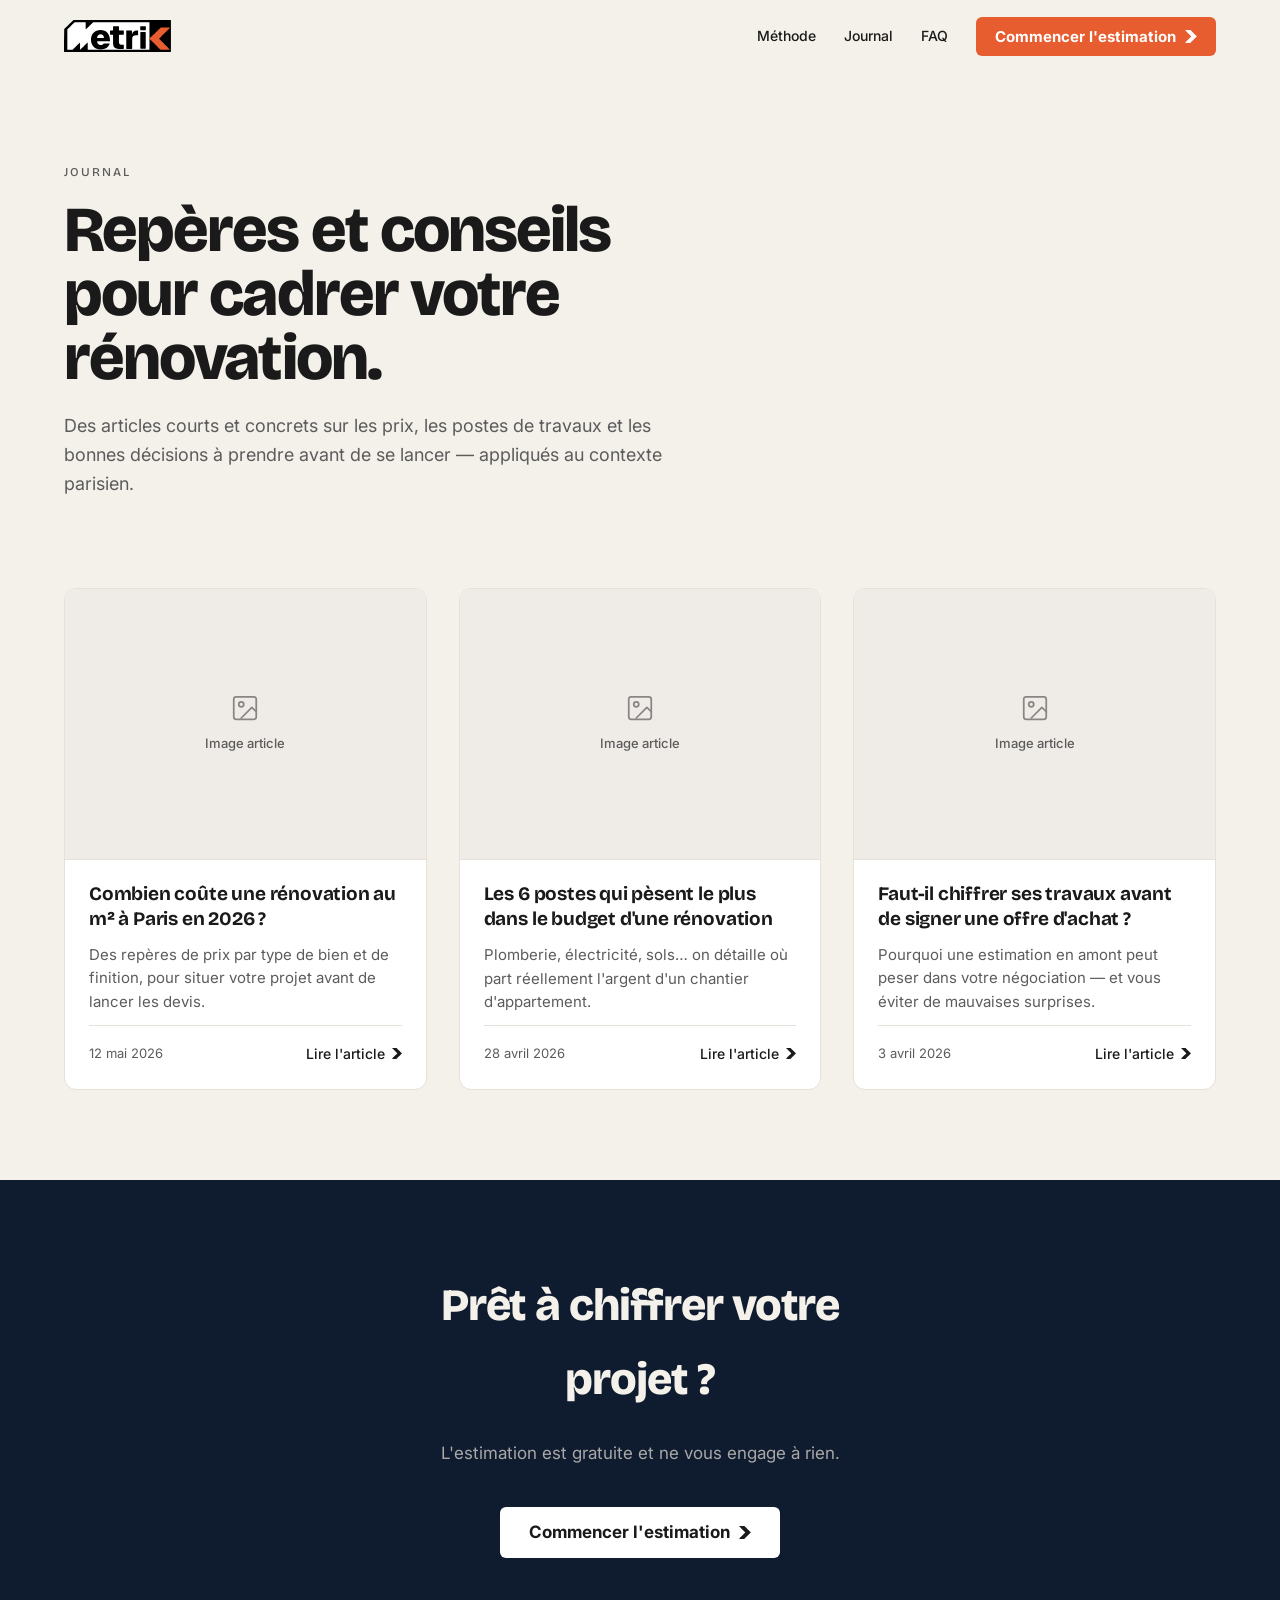
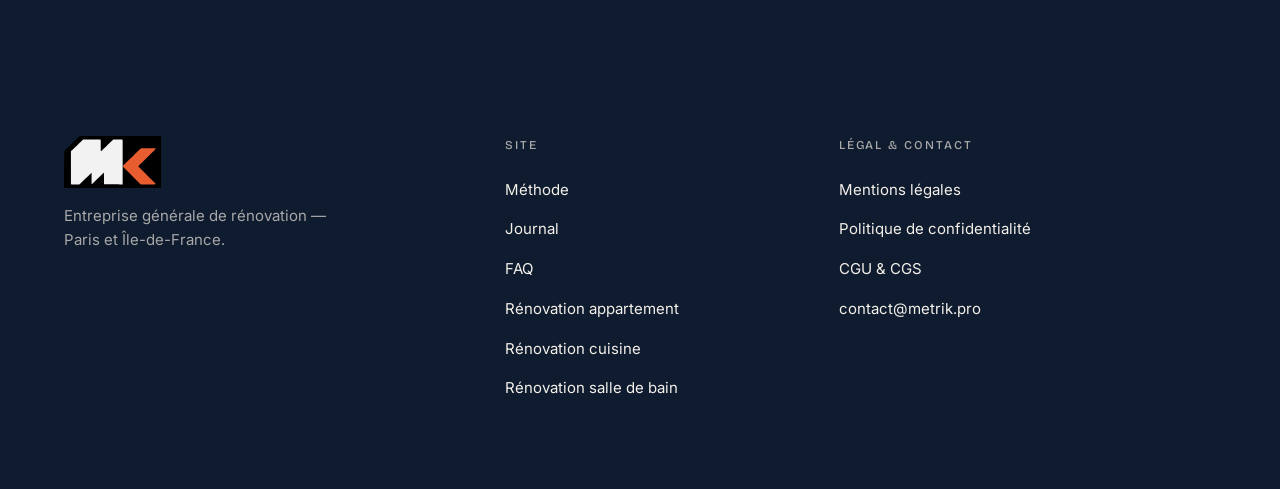
==== blog.html @ f607c0aa "Initial commit — site Metrik clean et déployable" ====
<!DOCTYPE html>
<html lang="fr">
<head>
<meta charset="UTF-8" />
<meta name="viewport" content="width=device-width, initial-scale=1.0" />
<title>Journal — Repères et conseils pour rénover à Paris — Metrik</title>
<meta name="description" content="Le journal Metrik : repères de prix, postes de travaux et conseils pour cadrer votre projet de rénovation à Paris et en Île-de-France." />
<meta name="robots" content="index, follow" />

<!-- Canonical -->
<link rel="canonical" href="https://metrik.pro/blog" />

<!-- Favicon -->
<link rel="icon" href="/favicon.ico" sizes="any" />
<link rel="icon" href="/favicon.svg" type="image/svg+xml" />
<link rel="apple-touch-icon" href="/apple-touch-icon.png" />

<!-- Fonts -->
<link rel="preconnect" href="https://fonts.googleapis.com" />
<link rel="preconnect" href="https://fonts.gstatic.com" crossorigin />

<!-- Open Graph -->
<meta property="og:type" content="website" />
<meta property="og:site_name" content="Metrik" />
<meta property="og:locale" content="fr_FR" />
<meta property="og:url" content="https://metrik.pro/blog" />
<meta property="og:title" content="Journal Metrik — Repères et conseils pour votre rénovation" />
<meta property="og:description" content="Le journal Metrik : repères de prix, postes de travaux et conseils pour cadrer votre projet de rénovation à Paris et en Île-de-France." />
<meta property="og:image" content="https://metrik.pro/og-image.jpg" />
<meta property="og:image:width" content="1200" />
<meta property="og:image:height" content="630" />
<meta property="og:image:alt" content="Journal Metrik — articles sur la rénovation à Paris" />

<!-- Twitter / X -->
<meta name="twitter:card" content="summary_large_image" />
<meta name="twitter:title" content="Journal Metrik — Repères et conseils pour votre rénovation" />
<meta name="twitter:description" content="Le journal Metrik : repères de prix, postes de travaux et conseils pour cadrer votre projet de rénovation à Paris et en Île-de-France." />
<meta name="twitter:image" content="https://metrik.pro/og-image.jpg" />

<link rel="stylesheet" href="styles.css" />
</head>
<body>

<header class="site-header">
  <div class="container header-inner">
    <a href="index.html" aria-label="Metrik — accueil">
      <img src="assets/Metrik-logo.svg" alt="Metrik" class="header-logo" />
    </a>
    <nav class="header-nav" aria-label="Navigation principale">
      <a href="index.html#methode">Méthode</a>
      <a href="blog.html">Journal</a>
      <a href="index.html#faq">FAQ</a>
      <a href="https://tally.so/r/mRExqp" target="_blank" rel="noopener" class="btn btn-primary btn-sm header-cta-desktop">
        Commencer l'estimation <span class="brand-chevron" aria-hidden="true"></span>
      </a>
    </nav>
    <a href="https://tally.so/r/mRExqp" target="_blank" rel="noopener" class="btn btn-primary btn-sm header-cta-mobile" aria-label="Commencer l'estimation">
      Estimer <span class="brand-chevron" aria-hidden="true"></span>
    </a>
    <button class="hamburger" aria-label="Ouvrir le menu">
      <svg viewBox="0 0 24 24" fill="none" stroke-linecap="round" stroke-linejoin="round" stroke-width="1.5"><line x1="3" y1="7" x2="21" y2="7"/><line x1="3" y1="12" x2="21" y2="12"/><line x1="3" y1="17" x2="21" y2="17"/></svg>
    </button>
  </div>
</header>

<div class="mobile-drawer" aria-hidden="true">
  <div class="container mobile-drawer-top" style="padding-inline:0;">
    <img src="assets/Metrik-logo.svg" alt="Metrik" class="header-logo" />
    <button class="drawer-close" aria-label="Fermer le menu">
      <svg viewBox="0 0 24 24" fill="none" stroke-linecap="round" stroke-linejoin="round" stroke-width="1.5"><line x1="6" y1="6" x2="18" y2="18"/><line x1="18" y1="6" x2="6" y2="18"/></svg>
    </button>
  </div>
  <nav class="mobile-drawer-links" aria-label="Menu mobile">
    <a href="index.html#methode">Méthode</a>
    <a href="blog.html">Journal</a>
    <a href="index.html#faq">FAQ</a>
  </nav>
  <div class="mobile-drawer-cta">
    <a href="https://tally.so/r/mRExqp" target="_blank" rel="noopener" class="btn btn-primary">
      Commencer l'estimation <span class="brand-chevron" aria-hidden="true"></span>
    </a>
  </div>
</div>

<main>
  <section class="section-tight bg-cream">
    <div class="container">
      <div class="page-head reveal">
        <p class="eyebrow">Journal</p>
        <h1 class="display-lg">Repères et conseils pour cadrer votre rénovation.</h1>
        <p class="page-head-sub">Des articles courts et concrets sur les prix, les postes de travaux et les bonnes décisions à prendre avant de se lancer — appliqués au contexte parisien.</p>
      </div>
    </div>
  </section>

  <section class="section-tight bg-cream" style="padding-top:0;">
    <div class="container">
      <div class="blog-grid">
        <article class="blog-card reveal">
          <a href="journal-cout-renovation-m2.html" class="blog-card-link">
            <div class="blog-media img-placeholder wide" data-slot="blog-1">
              <svg viewBox="0 0 24 24" fill="none" stroke-linecap="round" stroke-linejoin="round" aria-hidden="true"><rect x="3" y="3" width="18" height="18" rx="2"/><circle cx="9" cy="9" r="2"/><path d="m21 15-3.5-3.5L9 20"/></svg>
              <span class="ph-label">Image article</span>
            </div>
            <div class="blog-card-body">
              <h3 class="blog-title">Combien coûte une rénovation au m² à Paris en 2026 ?</h3>
              <p class="blog-excerpt">Des repères de prix par type de bien et de finition, pour situer votre projet avant de lancer les devis.</p>
              <div class="blog-meta">
                <span class="blog-date">12 mai 2026</span>
                <span class="blog-readmore">Lire l'article <span class="brand-chevron" aria-hidden="true"></span></span>
              </div>
            </div>
          </a>
        </article>
        <article class="blog-card reveal">
          <a href="journal-6-postes-budget.html" class="blog-card-link">
            <div class="blog-media img-placeholder wide" data-slot="blog-2">
              <svg viewBox="0 0 24 24" fill="none" stroke-linecap="round" stroke-linejoin="round" aria-hidden="true"><rect x="3" y="3" width="18" height="18" rx="2"/><circle cx="9" cy="9" r="2"/><path d="m21 15-3.5-3.5L9 20"/></svg>
              <span class="ph-label">Image article</span>
            </div>
            <div class="blog-card-body">
              <h3 class="blog-title">Les 6 postes qui pèsent le plus dans le budget d'une rénovation</h3>
              <p class="blog-excerpt">Plomberie, électricité, sols… on détaille où part réellement l'argent d'un chantier d'appartement.</p>
              <div class="blog-meta">
                <span class="blog-date">28 avril 2026</span>
                <span class="blog-readmore">Lire l'article <span class="brand-chevron" aria-hidden="true"></span></span>
              </div>
            </div>
          </a>
        </article>
        <article class="blog-card reveal">
          <a href="journal-chiffrer-avant-achat.html" class="blog-card-link">
            <div class="blog-media img-placeholder wide" data-slot="blog-3">
              <svg viewBox="0 0 24 24" fill="none" stroke-linecap="round" stroke-linejoin="round" aria-hidden="true"><rect x="3" y="3" width="18" height="18" rx="2"/><circle cx="9" cy="9" r="2"/><path d="m21 15-3.5-3.5L9 20"/></svg>
              <span class="ph-label">Image article</span>
            </div>
            <div class="blog-card-body">
              <h3 class="blog-title">Faut-il chiffrer ses travaux avant de signer une offre d'achat ?</h3>
              <p class="blog-excerpt">Pourquoi une estimation en amont peut peser dans votre négociation — et vous éviter de mauvaises surprises.</p>
              <div class="blog-meta">
                <span class="blog-date">3 avril 2026</span>
                <span class="blog-readmore">Lire l'article <span class="brand-chevron" aria-hidden="true"></span></span>
              </div>
            </div>
          </a>
        </article>
      </div>
    </div>
  </section>

  <section class="section-tight bg-navy">
    <div class="container cta-block reveal">
      <h2>Prêt à chiffrer votre projet ?</h2>
      <p>L'estimation est gratuite et ne vous engage à rien.</p>
      <a href="https://tally.so/r/mRExqp" target="_blank" rel="noopener" class="btn btn-on-dark">
        Commencer l'estimation <span class="brand-chevron" aria-hidden="true"></span>
      </a>
    </div>
  </section>
</main>

<footer class="site-footer">
  <div class="container footer-inner">
    <div class="footer-grid">
      <div class="footer-brand">
        <img src="assets/Mk-logo-v2.svg" alt="Metrik" class="footer-logo" />
        <p>Entreprise générale de rénovation — Paris et Île-de-France.</p>
      </div>
      <div class="footer-col">
        <h4>Site</h4>
        <ul>
          <li><a href="index.html#methode">Méthode</a></li>
          <li><a href="blog.html">Journal</a></li>
          <li><a href="index.html#faq">FAQ</a></li>
          <li><a href="renovation-appartement.html">Rénovation appartement</a></li>
          <li><a href="renovation-cuisine.html">Rénovation cuisine</a></li>
          <li><a href="renovation-salle-de-bain.html">Rénovation salle de bain</a></li>
        </ul>
      </div>
      <div class="footer-col">
        <h4>Légal &amp; contact</h4>
        <ul>
          <li><a href="mentions-legales.html">Mentions légales</a></li>
          <li><a href="politique-de-confidentialite.html">Politique de confidentialité</a></li>
          <li><a href="conditions-generales-dutilisation-et-de-service.html">CGU &amp; CGS</a></li>
          <li><a href="mailto:contact@metrik.pro">contact@metrik.pro</a></li>
        </ul>
      </div>
    </div>
  </div>
</footer>

<a href="https://tally.so/r/mRExqp" target="_blank" rel="noopener" class="mobile-call" aria-label="Commencer l'estimation">
  <svg viewBox="0 0 24 24" fill="none" stroke-linecap="round" stroke-linejoin="round" stroke-width="1.5" aria-hidden="true"><path d="M12 5v14"/><path d="M5 12l7 7 7-7"/></svg>
  Commencer l'estimation
</a>

<script src="site.js"></script>
</body>
</html>
---- styles.css ----
@import url('https://fonts.googleapis.com/css2?family=Bricolage+Grotesque:opsz,wdth,wght@12..96,75..100,200..800&family=Inter:wght@400;500;600;700&display=swap');

/* ============================================================
   Metrik — Site (Phase 2)
   Habillage : Metrik Design System v1.0 — body en Inter (préf. Flav)
   ============================================================ */

:root {
  /* Fonds */
  --bg-cream:        #F4F0EA;
  --bg-cream-soft:   #EFECE7;
  --bg-dark:         #1A1A1A;
  --bg-navy:         #0F1B2E;
  --bg-white:        #FFFFFF;

  /* Texte */
  --text-primary:    #1A1A1A;
  --text-secondary:  #5C5C5C;
  --text-on-dark:    #F4F0EA;
  --text-muted-dark: #A8A8A8;

  /* Accent */
  --accent:          #E85D2F;
  --accent-hover:    #D04E22;
  --accent-soft:     #FBE8DE;

  /* Utilitaires */
  --border-subtle:   #E5E0D8;
  --border-on-dark:  #2A2A2A;
  --success:         #2D7A4F;
  --error:           #C04545;

  /* Typo */
  --font-display: 'Bricolage Grotesque', ui-serif, Georgia, serif;
  --ff-body:      'Inter', ui-sans-serif, system-ui, sans-serif;

  --font-display-xl: clamp(3.25rem, 7vw, 6rem);
  --font-display-lg: clamp(2.5rem, 5vw, 4rem);
  --font-display-md: clamp(2rem, 3.5vw, 3rem);
  --font-h1: 2.25rem;
  --font-h2: 1.75rem;
  --font-h3: 1.25rem;
  --font-body-lg: 1.125rem;
  --font-body:    1rem;
  --font-body-sm: 0.875rem;
  --font-eyebrow: 0.75rem;

  /* Espacement */
  --space-xs:  0.5rem;
  --space-sm:  1rem;
  --space-md:  2rem;
  --space-lg:  4rem;
  --space-xl:  6rem;
  --space-2xl: 10rem;

  /* Layout */
  --container-max: 1280px;
  --container-px:  clamp(1.5rem, 5vw, 4rem);
  --grid-gap-desktop: 2rem;
  --grid-gap-mobile:  1rem;

  /* Radii */
  --radius-sm:    4px;
  --radius-md:    6px;
  --radius-lg:   12px;
  --radius-full: 999px;

  /* Motion */
  --ease-out:        cubic-bezier(0.22, 1, 0.36, 1);
  --duration-fast:   200ms;
  --duration-mid:    300ms;
  --duration-slow:   600ms;
  --duration-image:  800ms;
}

*, *::before, *::after { box-sizing: border-box; }

html { background: var(--bg-cream); scroll-behavior: smooth; }

body {
  margin: 0;
  font-family: var(--ff-body);
  font-weight: 400;
  font-size: var(--font-body);
  line-height: 1.65;
  color: var(--text-primary);
  background: var(--bg-cream);
  -webkit-font-smoothing: antialiased;
  text-rendering: optimizeLegibility;
}

h1, h2, h3, h4, h5, h6 {
  font-family: var(--font-display);
  letter-spacing: -0.02em;
  color: var(--text-primary);
  margin: 0;
}

p { margin: 0; max-width: 64ch; }
a { color: inherit; }
img, svg { display: block; max-width: 100%; }

/* ---------- Utilitaires display ---------- */
.display-xl { font-family: var(--font-display); font-weight: 800; font-size: var(--font-display-xl); line-height: 0.97; letter-spacing: -0.035em; }
.display-lg { font-family: var(--font-display); font-weight: 800; font-size: var(--font-display-lg); line-height: 1.0; letter-spacing: -0.03em; }
.display-md { font-family: var(--font-display); font-weight: 700; font-size: var(--font-display-md); line-height: 1.05; letter-spacing: -0.025em; }

.body-lg { font-size: var(--font-body-lg); line-height: 1.6; }
.body-sm { font-size: var(--font-body-sm); line-height: 1.55; }

.eyebrow {
  font-family: var(--font-display);
  font-weight: 500;
  font-size: var(--font-eyebrow);
  letter-spacing: 0.16em;
  text-transform: uppercase;
  color: var(--text-secondary);
  margin: 0;
}
.eyebrow-accent { color: var(--accent); }

.text-muted { color: var(--text-secondary); }
.text-on-dark { color: var(--text-on-dark); }
.text-muted-on-dark { color: var(--text-muted-dark); }

/* ---------- Layout ---------- */
.container {
  max-width: var(--container-max);
  margin-inline: auto;
  padding-inline: var(--container-px);
}

.section { padding-block: clamp(5rem, 11vw, 10rem); }
.section-tight { padding-block: clamp(3.5rem, 7vw, 6rem); }

.bg-cream      { background: var(--bg-cream); }
.bg-cream-soft { background: var(--bg-cream-soft); }
.bg-dark       { background: var(--bg-dark);  color: var(--text-on-dark); }
.bg-navy       { background: var(--bg-navy);  color: var(--text-on-dark); }

.bg-dark h1, .bg-dark h2, .bg-dark h3,
.bg-navy h1, .bg-navy h2, .bg-navy h3 { color: var(--text-on-dark); }
.bg-dark .eyebrow, .bg-navy .eyebrow { color: var(--text-muted-dark); }

/* ---------- Brand chevron ---------- */
.brand-chevron {
  display: inline-block;
  width: 12px;
  aspect-ratio: 95 / 106;
  background-color: currentColor;
  -webkit-mask: url('assets/Chevron_metrik.svg') no-repeat center / contain;
          mask: url('assets/Chevron_metrik.svg') no-repeat center / contain;
  flex-shrink: 0;
}

@keyframes chevron-loop {
  0%   { transform: translateX(0);     opacity: 1; }
  38%  { transform: translateX(18px);  opacity: 0; }
  39%  { transform: translateX(-18px); opacity: 0; }
  100% { transform: translateX(0);     opacity: 1; }
}

/* ---------- Boutons ---------- */
.btn {
  font-family: var(--ff-body);
  font-weight: 700;
  font-size: 1.0625rem;
  border-radius: var(--radius-md);
  border: 1px solid transparent;
  display: inline-flex;
  align-items: center;
  gap: 9px;
  cursor: pointer;
  text-decoration: none;
  transition: background var(--duration-fast) var(--ease-out),
              transform var(--duration-fast) var(--ease-out),
              box-shadow var(--duration-fast) var(--ease-out),
              border-color var(--duration-fast) var(--ease-out);
  line-height: 1;
}

.btn-primary {
  background: var(--accent);
  color: #fff;
  padding: 16px 28px;
}
.btn-primary:hover {
  background: var(--accent-hover);
  transform: translateY(-2px);
  box-shadow: 0 8px 24px -10px rgba(232,93,47,0.45);
}
.btn-primary:active { transform: translateY(0); }
.btn-primary:hover .brand-chevron { animation: chevron-loop 600ms cubic-bezier(0.65,0,0.35,1); }

.btn-on-dark {
  background: var(--bg-white);
  color: var(--text-primary);
  padding: 16px 28px;
}
.btn-on-dark:hover {
  transform: translateY(-2px);
  box-shadow: 0 10px 30px -12px rgba(0,0,0,0.5);
}
.btn-on-dark:hover .brand-chevron { animation: chevron-loop 600ms cubic-bezier(0.65,0,0.35,1); }

.btn-secondary {
  background: transparent;
  color: var(--text-primary);
  border-color: rgba(26,26,26,0.28);
  padding: 15px 26px;
}
.btn-secondary:hover { border-color: rgba(26,26,26,0.55); }
.btn-secondary:hover .brand-chevron { animation: chevron-loop 600ms cubic-bezier(0.65,0,0.35,1); }

.btn-sm { padding: 11px 18px; font-size: 0.9375rem; }

/* Lien tertiaire */
.link-arrow {
  font-family: var(--ff-body);
  font-weight: 500;
  font-size: 0.9375rem;
  color: var(--text-primary);
  text-decoration: none;
  display: inline-flex;
  align-items: center;
  gap: 8px;
  border-bottom: 1px solid currentColor;
  padding-bottom: 2px;
  width: fit-content;
}
.link-arrow .brand-chevron { width: 10px; transition: transform var(--duration-fast) var(--ease-out); }
.link-arrow:hover .brand-chevron { animation: chevron-loop 600ms cubic-bezier(0.65,0,0.35,1); }

/* ============================================================
   HEADER
   ============================================================ */
.site-header {
  position: sticky;
  top: 0;
  z-index: 50;
  background: rgba(244,240,234,0.42);
  border-bottom: 1px solid transparent;
  transition: background var(--duration-mid) var(--ease-out),
              border-color var(--duration-mid) var(--ease-out),
              backdrop-filter var(--duration-mid) var(--ease-out);
}
.site-header.scrolled {
  background: rgba(244,240,234,0.62);
  backdrop-filter: blur(12px);
  -webkit-backdrop-filter: blur(12px);
  border-bottom-color: var(--border-subtle);
}
.header-inner {
  display: flex;
  align-items: center;
  justify-content: space-between;
  gap: 24px;
  height: 72px;
}
.header-logo { height: 32px; width: auto; }
.header-nav {
  display: flex;
  align-items: center;
  gap: 28px;
  margin-left: auto;
}
.header-nav a:not(.btn) {
  font-size: 0.875rem;
  font-weight: 500;
  color: var(--text-primary);
  text-decoration: none;
  transition: color var(--duration-fast) var(--ease-out);
}
.header-nav a:not(.btn):hover { color: var(--accent); }

.header-cta-mobile { display: none; }
@media (max-width: 760px) {
  .header-cta-mobile { display: inline-flex; }
}

.hamburger {
  display: none;
  background: none;
  border: 0;
  cursor: pointer;
  padding: 8px;
  margin: -8px;
  color: var(--text-primary);
}
.hamburger svg { width: 24px; height: 24px; stroke: currentColor; }

/* Mobile drawer */
.mobile-drawer {
  position: fixed;
  inset: 0;
  z-index: 60;
  background: var(--bg-cream);
  display: flex;
  flex-direction: column;
  padding: 24px var(--container-px) 40px;
  transform: translateX(100%);
  transition: transform var(--duration-mid) var(--ease-out);
  visibility: hidden;
}
.mobile-drawer.open { transform: translateX(0); visibility: visible; }
.mobile-drawer-top { display: flex; align-items: center; justify-content: space-between; height: 72px; }
.mobile-drawer-links { display: flex; flex-direction: column; gap: 4px; margin-top: 32px; }
.mobile-drawer-links a {
  font-family: var(--font-display);
  font-weight: 700;
  font-size: 1.75rem;
  letter-spacing: -0.02em;
  color: var(--text-primary);
  text-decoration: none;
  padding: 14px 0;
  border-bottom: 1px solid var(--border-subtle);
}
.mobile-drawer-cta { margin-top: 32px; }
.mobile-drawer-cta .btn { width: 100%; justify-content: center; }
.drawer-close { background: none; border: 0; cursor: pointer; color: var(--text-primary); padding: 8px; margin: -8px; }
.drawer-close svg { width: 24px; height: 24px; stroke: currentColor; }

/* Floating mobile call button */
.mobile-call {
  display: none;
  position: fixed;
  left: 16px;
  right: 16px;
  bottom: 16px;
  z-index: 45;
  background: var(--bg-dark);
  color: var(--text-on-dark);
  border-radius: var(--radius-md);
  padding: 15px;
  align-items: center;
  justify-content: center;
  gap: 10px;
  font-weight: 500;
  text-decoration: none;
  box-shadow: 0 8px 30px -8px rgba(0,0,0,0.4);
}
.mobile-call svg { width: 18px; height: 18px; stroke: currentColor; }

/* ============================================================
   HERO
   ============================================================ */
.hero {
  text-align: center;
  padding-block: clamp(5rem, 13vw, 11rem);
}
.hero .eyebrow { margin-bottom: 28px; max-width: none; }
.hero h1 { margin: 0 auto; max-width: 16ch; }

/* Hero title — apparition mot par mot en cascade */
@keyframes word-rise {
  from { opacity: 0; transform: translateY(0.34em); filter: blur(7px); }
  to   { opacity: 1; transform: none;             filter: blur(0); }
}
.hero-title .word {
  display: inline-block;
  opacity: 0;
  will-change: transform, opacity, filter;
  animation: word-rise 1.05s cubic-bezier(0.16, 1, 0.3, 1) forwards;
}
.hero-title .word:nth-child(1) { animation-delay: 0.12s; }
.hero-title .word:nth-child(2) { animation-delay: 0.23s; }
.hero-title .word:nth-child(3) { animation-delay: 0.34s; }
.hero-title .word:nth-child(4) { animation-delay: 0.45s; }
.hero-title .word:nth-child(5) { animation-delay: 0.56s; }
@media (prefers-reduced-motion: reduce) {
  .hero-title .word { opacity: 1; filter: none; animation: none; }
}
.hero-sub {
  margin: 28px auto 0;
  max-width: 46ch;
  color: var(--text-secondary);
  font-size: clamp(1.0625rem, 1.6vw, 1.3125rem);
  line-height: 1.55;
  text-wrap: balance;
}
.hero-cta { margin-top: 40px; display: flex; justify-content: center; }
.hero-note {
  margin-top: 20px;
  max-width: none;
  font-size: var(--font-body-sm);
  color: var(--text-secondary);
  letter-spacing: 0.01em;
}

/* ============================================================
   ESTIMATION PREVIEW
   ============================================================ */
.two-col {
  display: grid;
  grid-template-columns: 1fr 1.05fr;
  gap: clamp(2.5rem, 6vw, 6rem);
  align-items: center;
}
.preview-text .eyebrow { margin-bottom: 22px; }
.preview-text h2 { max-width: 14ch; margin-bottom: 36px; }
.feature-list { list-style: none; margin: 0; padding: 0; display: flex; flex-direction: column; gap: 22px; }
.feature-item { display: flex; gap: 16px; align-items: flex-start; }
.feature-item .ic {
  flex-shrink: 0;
  width: 22px; height: 22px;
  stroke: var(--accent);
  stroke-width: 1.5;
  margin-top: 2px;
}
.feature-item p { font-size: 1.0625rem; line-height: 1.5; max-width: 40ch; }

/* Email mockup */
.email-card {
  background: var(--bg-white);
  border-radius: var(--radius-lg);
  border: 1px solid rgba(255,255,255,0.08);
  box-shadow: 0 60px 120px -35px rgba(0,0,0,0.75), 0 24px 50px -24px rgba(0,0,0,0.6), 0 3px 8px rgba(0,0,0,0.35);
  overflow: hidden;
  color: var(--text-primary);
  max-width: 540px;
  width: 100%;
  margin-inline: auto;
}

/* Entrée au scroll plus ample pour la carte d'estimation */
.email-card-wrap { transition: opacity 1s var(--ease-out), transform 1s var(--ease-out) !important; }
.js .reveal.email-card-wrap { transform: translateY(56px) scale(0.955); }
.reveal.email-card-wrap.in { transform: none; }
.email-toolbar {
  display: flex;
  align-items: center;
  gap: 7px;
  padding: 13px 18px;
  background: #F7F5F1;
  border-bottom: 1px solid var(--border-subtle);
}
.email-toolbar .dot { width: 10px; height: 10px; border-radius: 50%; }
.email-toolbar .dot.r { background: #E06C5E; }
.email-toolbar .dot.y { background: #E3B341; }
.email-toolbar .dot.g { background: #61A55A; }
.email-toolbar .tb-label { margin-left: 10px; font-size: 0.75rem; color: var(--text-secondary); font-weight: 500; }
.email-head { padding: 20px 24px; border-bottom: 1px solid var(--border-subtle); }
.email-sender { display: flex; align-items: center; gap: 12px; }
.email-avatar {
  width: 38px; height: 38px; border-radius: var(--radius-md);
  background: var(--bg-dark);
  flex-shrink: 0;
  display: flex; align-items: center; justify-content: center;
  overflow: hidden;
}
.email-avatar img { width: 26px; height: auto; }
.email-sender-meta { display: flex; flex-direction: column; gap: 1px; min-width: 0; }
.email-from { font-weight: 600; font-size: 0.9375rem; }
.email-addr { font-size: 0.75rem; color: var(--text-secondary); }
.email-date { margin-left: auto; font-size: 0.75rem; color: var(--text-secondary); white-space: nowrap; }
.email-subject {
  margin-top: 16px;
  font-family: var(--font-display);
  font-weight: 700;
  font-size: 1.0625rem;
  letter-spacing: -0.01em;
  color: var(--text-primary);
}
.email-body { padding: 24px; }
.estimate-range-label { font-size: 0.75rem; text-transform: uppercase; letter-spacing: 0.14em; color: var(--text-secondary); font-family: var(--font-display); font-weight: 500; }
.estimate-range {
  font-family: var(--font-display);
  font-weight: 800;
  font-size: clamp(1.75rem, 3.4vw, 2.25rem);
  letter-spacing: -0.03em;
  margin-top: 6px;
  color: var(--text-primary);
}
.estimate-range .cur { color: var(--accent); }
.estimate-table { margin-top: 22px; border-top: 1px solid var(--border-subtle); }
.estimate-row {
  display: flex;
  align-items: baseline;
  justify-content: space-between;
  gap: 16px;
  padding: 11px 0;
  border-bottom: 1px solid var(--border-subtle);
}
.estimate-row .poste { font-size: 0.9375rem; color: var(--text-primary); }
.estimate-row .montant { font-size: 0.875rem; color: var(--text-secondary); font-variant-numeric: tabular-nums; white-space: nowrap; }
.estimate-foot {
  margin-top: 18px;
  background: var(--bg-cream);
  border: 1px solid var(--border-subtle);
  border-radius: var(--radius-md);
  padding: 14px 16px;
  display: flex;
  gap: 12px;
  align-items: flex-start;
}
.estimate-foot .ic { width: 18px; height: 18px; stroke: var(--accent); stroke-width: 1.6; flex-shrink: 0; margin-top: 2px; }
.estimate-foot p { font-size: 0.8125rem; line-height: 1.5; color: var(--text-secondary); }
.estimate-foot strong { color: var(--text-primary); font-weight: 600; }

/* ============================================================
   ET ENSUITE — steps
   ============================================================ */
.steps-head { text-align: center; max-width: 40rem; margin: 0 auto 64px; }
.steps-head .eyebrow { margin-bottom: 18px; }
.steps-grid {
  display: grid;
  grid-template-columns: repeat(3, 1fr);
  gap: clamp(2rem, 4vw, 3.5rem);
}
.step-num {
  font-family: var(--font-display);
  font-weight: 800;
  font-size: 3.5rem;
  line-height: 1;
  letter-spacing: -0.04em;
  color: var(--accent);
}
.step-card { border-top: 1px solid var(--border-subtle); padding-top: 24px; }
.step-card h3 { margin: 18px 0 12px; font-size: 1.375rem; }
.step-card p { color: var(--text-secondary); font-size: 1rem; line-height: 1.6; max-width: 34ch; }
.steps-note {
  text-align: center;
  margin: 56px auto 0;
  font-size: var(--font-body-sm);
  color: var(--text-secondary);
}

/* ============================================================
   CTA SECTION
   ============================================================ */
.cta-block { text-align: center; }
.cta-block h2 { font-size: var(--font-display-md); font-family: var(--font-display); font-weight: 800; letter-spacing: -0.025em; max-width: 18ch; margin: 0 auto; }
.cta-block p { margin: 22px auto 0; color: var(--text-muted-dark); max-width: 42ch; font-size: 1.0625rem; }
.cta-block .btn { margin-top: 40px; }

/* ============================================================
   FAQ
   ============================================================ */
.faq-layout { display: grid; grid-template-columns: 0.8fr 1.2fr; gap: clamp(2.5rem, 6vw, 6rem); align-items: start; }
.faq-intro .eyebrow { margin-bottom: 18px; }
.faq-intro h2 { max-width: 12ch; }
.faq-intro p { margin-top: 20px; color: var(--text-secondary); max-width: 34ch; }
.faq-list { border-top: 1px solid var(--border-subtle); }
.faq-item { border-bottom: 1px solid var(--border-subtle); }
.faq-q {
  width: 100%;
  background: none;
  border: 0;
  cursor: pointer;
  text-align: left;
  display: flex;
  align-items: center;
  justify-content: space-between;
  gap: 20px;
  padding: 24px 0;
  font-family: var(--font-display);
  font-weight: 700;
  font-size: 1.125rem;
  letter-spacing: -0.01em;
  color: var(--text-primary);
}
.faq-icon {
  width: 28px; height: 28px;
  border-radius: var(--radius-full);
  border: 1px solid var(--border-subtle);
  display: inline-flex;
  align-items: center;
  justify-content: center;
  flex-shrink: 0;
  transition: background var(--duration-fast) var(--ease-out), border-color var(--duration-fast) var(--ease-out);
  position: relative;
}
.faq-icon::before, .faq-icon::after {
  content: '';
  position: absolute;
  background: var(--text-primary);
  transition: opacity var(--duration-fast) var(--ease-out), background var(--duration-fast) var(--ease-out);
}
.faq-icon::before { width: 11px; height: 2px; border-radius: 2px; }
.faq-icon::after  { width: 2px; height: 11px; border-radius: 2px; }
.faq-item.open .faq-icon { background: var(--accent); border-color: var(--accent); }
.faq-item.open .faq-icon::before { background: #fff; }
.faq-item.open .faq-icon::after { opacity: 0; }
.faq-a { overflow: hidden; max-height: 0; transition: max-height var(--duration-mid) var(--ease-out); }
.faq-a-inner { padding: 0 0 26px; max-width: 60ch; color: var(--text-secondary); font-size: 1rem; line-height: 1.6; }

/* ============================================================
   JOURNAL — page index & articles
   ============================================================ */
.page-head { max-width: 40rem; }
.page-head .eyebrow { margin-bottom: 16px; }
.page-head-sub { margin-top: 22px; color: var(--text-secondary); font-size: var(--font-body-lg); line-height: 1.6; max-width: 56ch; }

.article-head { max-width: 760px; }
.article-back {
  display: inline-flex;
  align-items: center;
  gap: 7px;
  font-size: 0.875rem;
  font-weight: 500;
  color: var(--text-secondary);
  text-decoration: none;
  margin-bottom: 28px;
  transition: color var(--duration-fast) var(--ease-out);
}
.article-back:hover { color: var(--accent); }
.article-back svg { width: 17px; height: 17px; stroke: currentColor; transition: transform var(--duration-fast) var(--ease-out); }
.article-back:hover svg { transform: translateX(-3px); }
.article-head .eyebrow { margin-bottom: 18px; color: var(--accent); }
.article-head h1 { max-width: 20ch; }
.article-meta { margin-top: 20px; font-size: var(--font-body-sm); color: var(--text-secondary); }

.article-lead-media { aspect-ratio: 16 / 8; margin-top: 8px; }

.article-body { max-width: 720px; }
.article-lead-text { font-size: var(--font-body-lg); line-height: 1.65; color: var(--text-primary); margin-bottom: 8px; }
.article-body h2 { font-size: 1.5rem; margin: 40px 0 14px; letter-spacing: -0.015em; }
.article-body p { color: var(--text-secondary); font-size: 1.0625rem; line-height: 1.7; max-width: 66ch; }
.article-body p + p { margin-top: 16px; }
.article-body strong { color: var(--text-primary); font-weight: 600; }
.article-body ul { padding-left: 0; margin: 16px 0; display: flex; flex-direction: column; gap: 12px; list-style: none; }
.article-body li { color: var(--text-secondary); font-size: 1.0625rem; line-height: 1.6; max-width: 66ch; padding-left: 26px; position: relative; }
.article-body li::before {
  content: '';
  position: absolute;
  left: 0; top: 0.62em;
  width: 11px; aspect-ratio: 95 / 106;
  background-color: var(--accent);
  -webkit-mask: url('assets/Chevron_metrik.svg') no-repeat center / contain;
          mask: url('assets/Chevron_metrik.svg') no-repeat center / contain;
}
.article-body li strong { color: var(--text-primary); }

/* ============================================================
   JOURNAL / BLOG (section homepage + cards)
   ============================================================ */
.blog-head { display: flex; align-items: flex-end; justify-content: space-between; gap: 24px; margin-bottom: clamp(2.5rem, 5vw, 3.5rem); }
.blog-head .eyebrow { margin-bottom: 14px; }
.blog-head h2 { max-width: 16ch; }
.blog-head-link { white-space: nowrap; }
.blog-grid { display: grid; grid-template-columns: repeat(3, 1fr); gap: var(--grid-gap-desktop); }
.blog-card {
  background: var(--bg-white);
  border: 1px solid var(--border-subtle);
  border-radius: var(--radius-lg);
  overflow: hidden;
  transition: transform var(--duration-mid) var(--ease-out);
}
.blog-card:hover { transform: translateY(-2px) scale(1.02); }
.blog-card-link { text-decoration: none; color: inherit; display: flex; flex-direction: column; height: 100%; }
.blog-media.img-placeholder {
  margin-bottom: 0;
  border: 0;
  border-bottom: 1px solid var(--border-subtle);
  border-radius: 0;
  background: var(--bg-cream-soft);
}
.blog-card-body { display: flex; flex-direction: column; gap: 12px; padding: 22px 24px 24px; flex: 1; }
.blog-title {
  font-family: var(--font-display);
  font-weight: 700;
  font-size: 1.1875rem;
  line-height: 1.3;
  letter-spacing: -0.01em;
  text-wrap: pretty;
  transition: color var(--duration-fast) var(--ease-out);
}
.blog-excerpt { color: var(--text-secondary); font-size: 0.9375rem; line-height: 1.55; }
.blog-meta { display: flex; align-items: center; justify-content: space-between; gap: 16px; margin-top: auto; padding-top: 16px; border-top: 1px solid var(--border-subtle); }
.blog-date { font-size: 0.8125rem; color: var(--text-secondary); }
.blog-readmore { display: inline-flex; align-items: center; gap: 7px; font-size: 0.875rem; font-weight: 500; color: var(--text-primary); }
.blog-readmore .brand-chevron { width: 10px; }
.blog-card:hover .blog-title { color: var(--accent); }
.blog-card:hover .blog-readmore .brand-chevron { animation: chevron-loop 600ms cubic-bezier(0.65,0,0.35,1); }

/* ============================================================
   FOOTER
   ============================================================ */
.site-footer { background: var(--bg-navy); color: var(--text-on-dark); }
.footer-inner { padding-block: clamp(3.5rem, 7vw, 5.5rem); }
.footer-grid {
  display: grid;
  grid-template-columns: 1.4fr 1fr 1.4fr;
  gap: clamp(2.5rem, 5vw, 5rem);
}
.footer-logo { height: 52px; width: auto; display: block; }
.footer-brand .logo-word {
  font-family: var(--font-display);
  font-weight: 800;
  font-size: 1.75rem;
  letter-spacing: -0.03em;
  color: var(--text-on-dark);
  display: inline-flex;
  align-items: baseline;
  gap: 1px;
}
.footer-brand .logo-word .brand-chevron { width: 14px; color: var(--accent); align-self: center; margin-left: 2px; }
.footer-brand p { margin-top: 16px; color: var(--text-muted-dark); font-size: 0.9375rem; max-width: 30ch; }
.footer-col h4 {
  font-family: var(--font-display);
  font-weight: 500;
  font-size: var(--font-eyebrow);
  letter-spacing: 0.16em;
  text-transform: uppercase;
  color: var(--text-muted-dark);
  margin-bottom: 20px;
}
.footer-col ul { list-style: none; margin: 0; padding: 0; display: flex; flex-direction: column; gap: 13px; }
.footer-col a {
  color: var(--text-on-dark);
  text-decoration: none;
  font-size: 0.9375rem;
  transition: color var(--duration-fast) var(--ease-out);
}
.footer-col a:hover { color: var(--accent); }
.footer-bottom {
  border-top: 1px solid var(--border-on-dark);
  margin-top: clamp(2.5rem, 5vw, 4rem);
  padding-top: 24px;
  display: flex;
  flex-wrap: wrap;
  gap: 8px 24px;
  justify-content: space-between;
  font-size: var(--font-body-sm);
  color: var(--text-muted-dark);
}

/* ============================================================
   SEO PAGE — intro éditoriale + placeholders
   ============================================================ */
.editorial { display: grid; grid-template-columns: 1fr 1fr; gap: clamp(2.5rem, 6vw, 6rem); align-items: start; }
.editorial-body { display: flex; flex-direction: column; gap: 20px; }
.editorial-body .eyebrow { margin-bottom: 4px; }
.editorial-body h2 { max-width: 16ch; margin-bottom: 8px; }
.editorial-body p { color: var(--text-secondary); font-size: 1.0625rem; line-height: 1.7; max-width: 56ch; }
.editorial-body p strong { color: var(--text-primary); font-weight: 600; }
.editorial-aside { display: flex; flex-direction: column; gap: 16px; position: sticky; top: 96px; }

.img-placeholder {
  width: 100%;
  border-radius: var(--radius-lg);
  background: var(--bg-cream-soft);
  border: 1px solid var(--border-subtle);
  display: flex;
  flex-direction: column;
  align-items: center;
  justify-content: center;
  gap: 10px;
  color: var(--text-secondary);
  aspect-ratio: 4 / 5;
  text-align: center;
  padding: 24px;
}
.img-placeholder.wide { aspect-ratio: 4 / 3; }
.img-placeholder svg { width: 30px; height: 30px; stroke: var(--text-secondary); stroke-width: 1.4; opacity: 0.7; }
.img-placeholder .ph-label { font-size: 0.8125rem; font-weight: 500; }
.img-placeholder .ph-sub { font-size: 0.75rem; color: var(--text-secondary); opacity: 0.8; max-width: 26ch; }

.price-band {
  background: var(--bg-white);
  border: 1px solid var(--border-subtle);
  border-radius: var(--radius-lg);
  padding: 24px;
}
.price-band h4 { font-family: var(--font-display); font-weight: 700; font-size: 1rem; margin-bottom: 16px; }
.price-band .pr-row { display: flex; justify-content: space-between; gap: 16px; padding: 9px 0; border-bottom: 1px solid var(--border-subtle); font-size: 0.9375rem; }
.price-band .pr-row:last-child { border-bottom: 0; }
.price-band .pr-row .montant { color: var(--text-secondary); font-variant-numeric: tabular-nums; }

/* ============================================================
   LEGAL PAGES
   ============================================================ */
.legal { max-width: 760px; margin-inline: auto; }
.legal .eyebrow { margin-bottom: 16px; }
.legal h1 { font-size: var(--font-display-md); font-family: var(--font-display); font-weight: 800; letter-spacing: -0.025em; margin-bottom: 12px; }
.legal .lead { color: var(--text-secondary); margin-bottom: 48px; }
.legal h2 { font-size: 1.375rem; margin: 44px 0 14px; }
.legal h3 { font-size: 1.0625rem; margin: 28px 0 8px; }
.legal p, .legal li { color: var(--text-secondary); font-size: 1rem; line-height: 1.7; max-width: 68ch; }
.legal p + p { margin-top: 14px; }
.legal ul { padding-left: 20px; margin: 12px 0; display: flex; flex-direction: column; gap: 8px; }
.legal a { color: var(--accent); }
.legal .placeholder-tag {
  display: inline-block;
  background: var(--accent-soft);
  color: var(--accent-hover);
  font-size: 0.8125rem;
  font-weight: 500;
  padding: 1px 8px;
  border-radius: var(--radius-sm);
}

/* ============================================================
   Fade-up on scroll (gated behind .js so content always shows
   even if JS fails to run)
   ============================================================ */
.js .reveal { opacity: 0; transform: translateY(24px); transition: opacity var(--duration-slow) var(--ease-out), transform var(--duration-slow) var(--ease-out); }
.js .reveal.in { opacity: 1; transform: none; }
@media (prefers-reduced-motion: reduce) {
  .js .reveal { opacity: 1; transform: none; transition: none; }
  html { scroll-behavior: auto; }
}

/* ============================================================
   RESPONSIVE
   ============================================================ */
@media (max-width: 920px) {
  .two-col, .faq-layout, .editorial { grid-template-columns: 1fr; }
  .editorial-aside { position: static; }
  .steps-grid { grid-template-columns: 1fr; gap: 2.5rem; }
  .preview-text h2 { max-width: none; }
  .faq-intro { margin-bottom: 8px; }
  .blog-grid { grid-template-columns: 1fr; gap: 2.5rem; }
  .blog-head { flex-direction: column; align-items: flex-start; gap: 16px; }
  .blog-excerpt { max-width: none; }
}

@media (max-width: 760px) {
  .header-nav, .header-cta-desktop { display: none; }
  .hamburger { display: inline-flex; }
  .mobile-call { display: flex; }
  .footer-grid { grid-template-columns: 1fr; gap: 2.5rem; }
  .email-body { padding: 20px; }
}
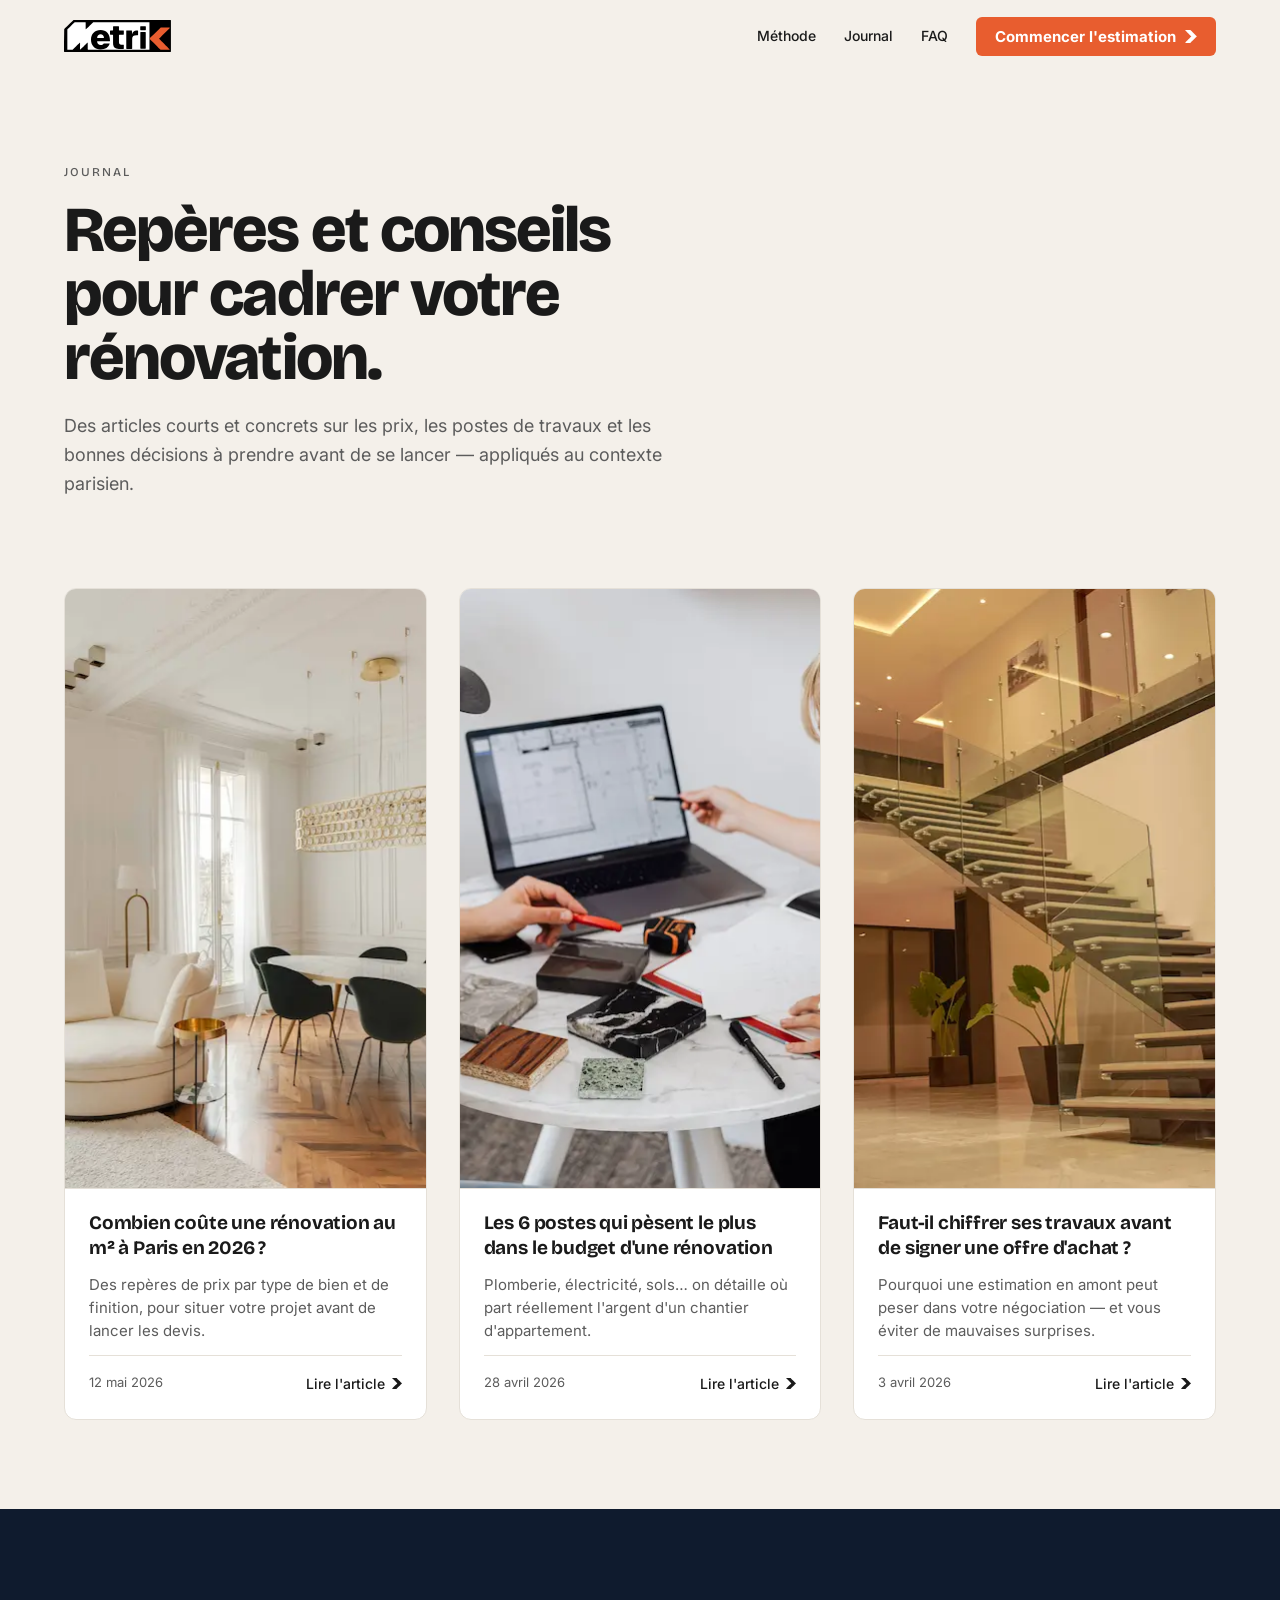
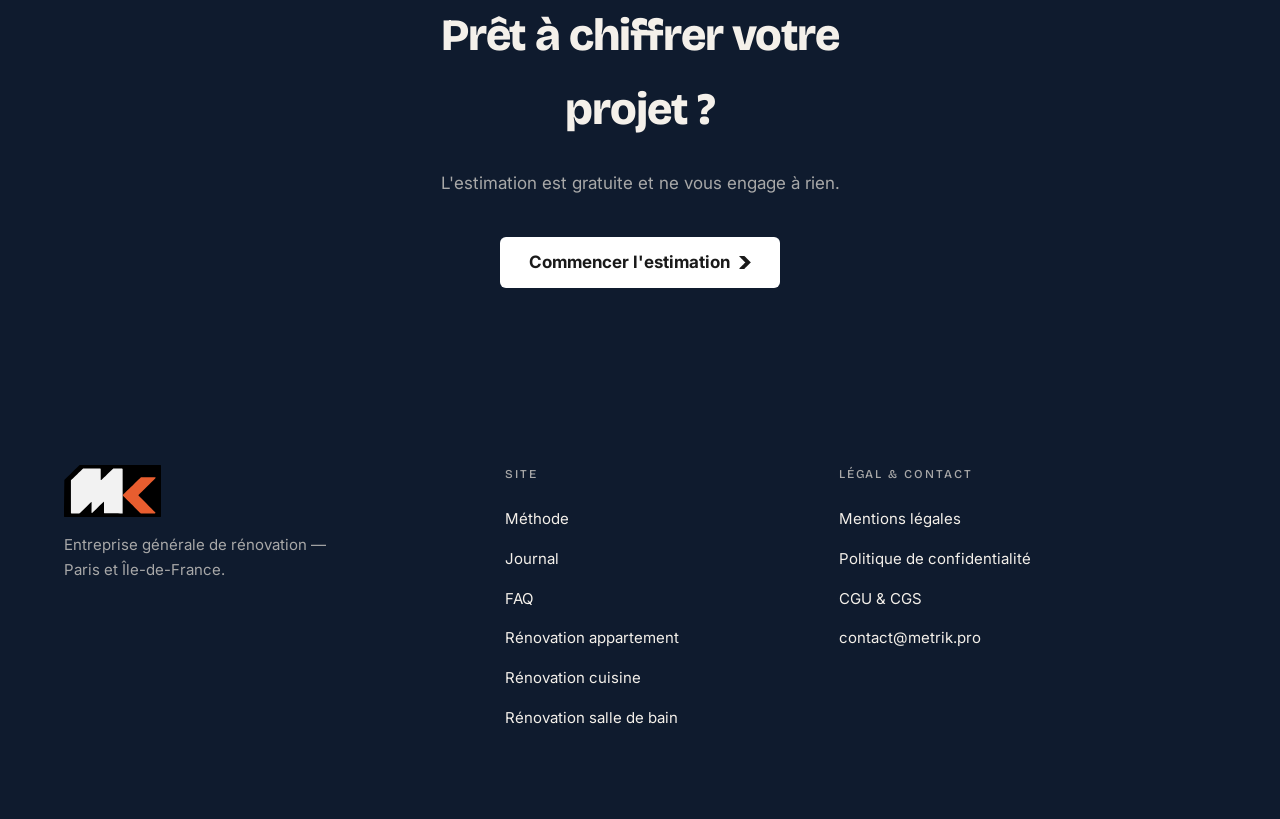
==== commit 54fe80f2: "feat: intégration des images réelles (blog, articles, SEO, OG)" ====
--- a/blog.html
+++ b/blog.html
@@ -13,7 +13,9 @@
 <!-- Favicon -->
 <link rel="icon" href="/favicon.ico" sizes="any" />
 <link rel="icon" href="/favicon.svg" type="image/svg+xml" />
-<link rel="apple-touch-icon" href="/apple-touch-icon.png" />
+<link rel="icon" type="image/png" sizes="96x96" href="/favicon-96x96.png" />
+<link rel="apple-touch-icon" sizes="180x180" href="/apple-touch-icon.png" />
+<link rel="manifest" href="/site.webmanifest" />
 
 <!-- Fonts -->
 <link rel="preconnect" href="https://fonts.googleapis.com" />
@@ -98,10 +100,7 @@
       <div class="blog-grid">
         <article class="blog-card reveal">
           <a href="journal-cout-renovation-m2.html" class="blog-card-link">
-            <div class="blog-media img-placeholder wide" data-slot="blog-1">
-              <svg viewBox="0 0 24 24" fill="none" stroke-linecap="round" stroke-linejoin="round" aria-hidden="true"><rect x="3" y="3" width="18" height="18" rx="2"/><circle cx="9" cy="9" r="2"/><path d="m21 15-3.5-3.5L9 20"/></svg>
-              <span class="ph-label">Image article</span>
-            </div>
+            <img src="assets/blog-renovation-m2.webp" alt="Plans de rénovation et échantillons de matériaux" class="blog-media" width="800" height="600" loading="lazy" />
             <div class="blog-card-body">
               <h3 class="blog-title">Combien coûte une rénovation au m² à Paris en 2026 ?</h3>
               <p class="blog-excerpt">Des repères de prix par type de bien et de finition, pour situer votre projet avant de lancer les devis.</p>
@@ -114,10 +113,7 @@
         </article>
         <article class="blog-card reveal">
           <a href="journal-6-postes-budget.html" class="blog-card-link">
-            <div class="blog-media img-placeholder wide" data-slot="blog-2">
-              <svg viewBox="0 0 24 24" fill="none" stroke-linecap="round" stroke-linejoin="round" aria-hidden="true"><rect x="3" y="3" width="18" height="18" rx="2"/><circle cx="9" cy="9" r="2"/><path d="m21 15-3.5-3.5L9 20"/></svg>
-              <span class="ph-label">Image article</span>
-            </div>
+            <img src="assets/blog-6-postes.webp" alt="Intérieur moderne rénové avec escalier en verre" class="blog-media" width="800" height="600" loading="lazy" />
             <div class="blog-card-body">
               <h3 class="blog-title">Les 6 postes qui pèsent le plus dans le budget d'une rénovation</h3>
               <p class="blog-excerpt">Plomberie, électricité, sols… on détaille où part réellement l'argent d'un chantier d'appartement.</p>
@@ -130,10 +126,7 @@
         </article>
         <article class="blog-card reveal">
           <a href="journal-chiffrer-avant-achat.html" class="blog-card-link">
-            <div class="blog-media img-placeholder wide" data-slot="blog-3">
-              <svg viewBox="0 0 24 24" fill="none" stroke-linecap="round" stroke-linejoin="round" aria-hidden="true"><rect x="3" y="3" width="18" height="18" rx="2"/><circle cx="9" cy="9" r="2"/><path d="m21 15-3.5-3.5L9 20"/></svg>
-              <span class="ph-label">Image article</span>
-            </div>
+            <img src="assets/blog-chiffrer-achat.webp" alt="Appartement haussmannien rénové à Paris" class="blog-media" width="800" height="600" loading="lazy" />
             <div class="blog-card-body">
               <h3 class="blog-title">Faut-il chiffrer ses travaux avant de signer une offre d'achat ?</h3>
               <p class="blog-excerpt">Pourquoi une estimation en amont peut peser dans votre négociation — et vous éviter de mauvaises surprises.</p>
--- a/styles.css
+++ b/styles.css
@@ -173,6 +173,7 @@
   cursor: pointer;
   text-decoration: none;
   transition: background var(--duration-fast) var(--ease-out),
+              color var(--duration-fast) var(--ease-out),
               transform var(--duration-fast) var(--ease-out),
               box-shadow var(--duration-fast) var(--ease-out),
               border-color var(--duration-fast) var(--ease-out);
@@ -197,11 +198,17 @@
   color: var(--text-primary);
   padding: 16px 28px;
 }
-.btn-on-dark:hover {
+.btn-on-dark:hover,
+.btn-on-dark:focus-visible {
+  background: #FF6E00;
+  color: #fff;
   transform: translateY(-2px);
-  box-shadow: 0 10px 30px -12px rgba(0,0,0,0.5);
-}
-.btn-on-dark:hover .brand-chevron { animation: chevron-loop 600ms cubic-bezier(0.65,0,0.35,1); }
+  box-shadow: 0 10px 30px -12px rgba(255,110,0,0.45);
+  outline: none;
+}
+.btn-on-dark:focus-visible { outline: 2px solid #FF6E00; outline-offset: 3px; }
+.btn-on-dark:hover .brand-chevron,
+.btn-on-dark:focus-visible .brand-chevron { animation: chevron-loop 600ms cubic-bezier(0.65,0,0.35,1); }
 
 .btn-secondary {
   background: transparent;
@@ -501,7 +508,8 @@
    ET ENSUITE — steps
    ============================================================ */
 .steps-head { text-align: center; max-width: 40rem; margin: 0 auto 64px; }
-.steps-head .eyebrow { margin-bottom: 18px; }
+.steps-head .eyebrow { margin-bottom: 18px; max-width: none; text-align: center; }
+.steps-head h2 { text-align: center; }
 .steps-grid {
   display: grid;
   grid-template-columns: repeat(3, 1fr);
@@ -654,6 +662,28 @@
   border-bottom: 1px solid var(--border-subtle);
   border-radius: 0;
   background: var(--bg-cream-soft);
+}
+/* Real images replacing placeholders */
+img.blog-media {
+  width: 100%;
+  aspect-ratio: 4 / 3;
+  object-fit: cover;
+  display: block;
+  border-bottom: 1px solid var(--border-subtle);
+}
+img.article-lead-media {
+  width: 100%;
+  aspect-ratio: 16 / 8;
+  object-fit: cover;
+  border-radius: var(--radius-lg);
+  margin-top: 8px;
+}
+img.seo-img {
+  width: 100%;
+  aspect-ratio: 4 / 5;
+  object-fit: cover;
+  border-radius: var(--radius-lg);
+  border: 1px solid var(--border-subtle);
 }
 .blog-card-body { display: flex; flex-direction: column; gap: 12px; padding: 22px 24px 24px; flex: 1; }
 .blog-title {
